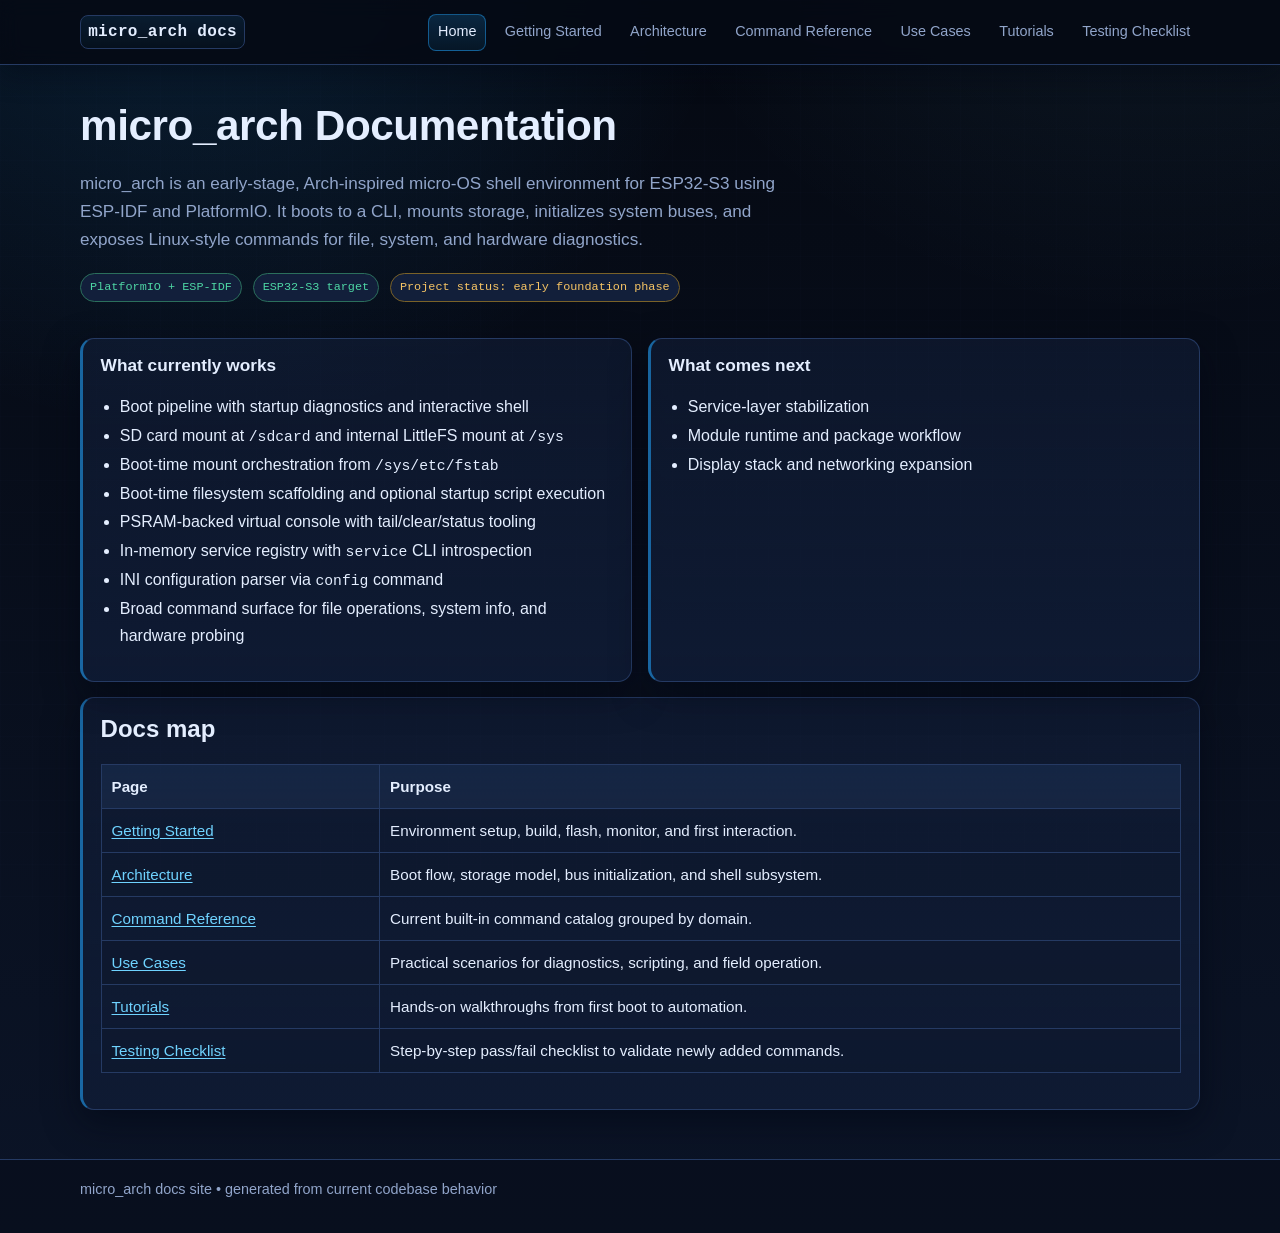
==== docs-site/index.html @ 43a9eb9b "Initial project import" ====
<!doctype html>
<html lang="en">
<head>
  <meta charset="utf-8">
  <meta name="viewport" content="width=device-width, initial-scale=1">
  <title>micro_arch Documentation</title>
  <link rel="stylesheet" href="styles.css">
</head>
<body>
  <header>
    <div class="container header-row">
      <a class="brand" href="index.html">micro_arch docs</a>
      <nav>
        <a class="active" href="index.html">Home</a>
        <a href="getting-started.html">Getting Started</a>
        <a href="architecture.html">Architecture</a>
        <a href="command-reference.html">Command Reference</a>
        <a href="use-cases.html">Use Cases</a>
        <a href="tutorials.html">Tutorials</a>
        <a href="testing-checklist.html">Testing Checklist</a>
      </nav>
    </div>
  </header>

  <main class="container">
    <h1>micro_arch Documentation</h1>
    <p class="lead">
      micro_arch is an early-stage, Arch-inspired micro-OS shell environment for ESP32-S3 using ESP-IDF and PlatformIO.
      It boots to a CLI, mounts storage, initializes system buses, and exposes Linux-style commands for file, system,
      and hardware diagnostics.
    </p>

    <p>
      <span class="badge ok">PlatformIO + ESP-IDF</span>
      <span class="badge ok">ESP32-S3 target</span>
      <span class="badge warn">Project status: early foundation phase</span>
    </p>

    <section class="grid cols-2">
      <article class="card">
        <h3>What currently works</h3>
        <ul>
          <li>Boot pipeline with startup diagnostics and interactive shell</li>
          <li>SD card mount at <code>/sdcard</code> and internal LittleFS mount at <code>/sys</code></li>
          <li>Boot-time mount orchestration from <code>/sys/etc/fstab</code></li>
          <li>Boot-time filesystem scaffolding and optional startup script execution</li>
          <li>PSRAM-backed virtual console with tail/clear/status tooling</li>
          <li>In-memory service registry with <code>service</code> CLI introspection</li>
          <li>INI configuration parser via <code>config</code> command</li>
          <li>Broad command surface for file operations, system info, and hardware probing</li>
        </ul>
      </article>

      <article class="card">
        <h3>What comes next</h3>
        <ul>
          <li>Service-layer stabilization</li>
          <li>Module runtime and package workflow</li>
          <li>Display stack and networking expansion</li>
        </ul>
      </article>
    </section>

    <section class="card">
      <h2>Docs map</h2>
      <table>
        <thead>
          <tr><th>Page</th><th>Purpose</th></tr>
        </thead>
        <tbody>
          <tr><td><a href="getting-started.html">Getting Started</a></td><td>Environment setup, build, flash, monitor, and first interaction.</td></tr>
          <tr><td><a href="architecture.html">Architecture</a></td><td>Boot flow, storage model, bus initialization, and shell subsystem.</td></tr>
          <tr><td><a href="command-reference.html">Command Reference</a></td><td>Current built-in command catalog grouped by domain.</td></tr>
          <tr><td><a href="use-cases.html">Use Cases</a></td><td>Practical scenarios for diagnostics, scripting, and field operation.</td></tr>
          <tr><td><a href="tutorials.html">Tutorials</a></td><td>Hands-on walkthroughs from first boot to automation.</td></tr>
          <tr><td><a href="testing-checklist.html">Testing Checklist</a></td><td>Step-by-step pass/fail checklist to validate newly added commands.</td></tr>
        </tbody>
      </table>
    </section>

  </main>

  <footer>
    <div class="container">micro_arch docs site • generated from current codebase behavior</div>
  </footer>
</body>
</html>
---- docs-site/styles.css ----
:root {
  --bg: #050912;
  --bg-soft: #0b1427;
  --panel: #0f1b34;
  --panel-2: #162545;
  --text: #e4eeff;
  --muted: #91a5ca;
  --accent: #23a6ff;
  --accent-2: #6fd3ff;
  --ok: #4ed6a5;
  --warn: #f7c565;
  --border: #253a63;
  --shadow: 0 12px 34px rgba(2, 8, 20, 0.55);
}

* {
  box-sizing: border-box;
}

html {
  scroll-behavior: smooth;
}

body {
  margin: 0;
  font-family: Inter, "Segoe UI", Roboto, Arial, sans-serif;
  color: var(--text);
  background:
    radial-gradient(circle at 15% -10%, rgba(35, 166, 255, 0.16), transparent 32%),
    radial-gradient(circle at 90% -20%, rgba(111, 211, 255, 0.1), transparent 30%),
    linear-gradient(180deg, var(--bg) 0%, var(--bg-soft) 100%);
  line-height: 1.65;
}

body::before {
  content: "";
  position: fixed;
  inset: 0;
  pointer-events: none;
  background-image:
    linear-gradient(rgba(121, 152, 206, 0.07) 1px, transparent 1px),
    linear-gradient(90deg, rgba(121, 152, 206, 0.07) 1px, transparent 1px);
  background-size: 32px 32px;
  opacity: 0.25;
  z-index: -1;
}

.container {
  width: min(1120px, 92vw);
  margin: 0 auto;
}

header {
  border-bottom: 1px solid var(--border);
  background: rgba(5, 10, 20, 0.88);
  position: sticky;
  top: 0;
  backdrop-filter: blur(10px);
  z-index: 10;
  box-shadow: 0 8px 28px rgba(2, 7, 17, 0.45);
}

.header-row {
  display: flex;
  gap: 1rem;
  justify-content: space-between;
  align-items: center;
  padding: 0.85rem 0;
}

.brand {
  font-family: ui-monospace, "SFMono-Regular", Menlo, Consolas, monospace;
  font-weight: 700;
  letter-spacing: 0.02em;
  text-decoration: none;
  color: var(--text);
  padding: 0.15rem 0.45rem;
  border: 1px solid var(--border);
  border-radius: 8px;
  background: linear-gradient(180deg, rgba(35, 166, 255, 0.11), rgba(35, 166, 255, 0.03));
}

nav {
  display: flex;
  flex-wrap: wrap;
  gap: 0.55rem;
}

nav a {
  color: var(--muted);
  text-decoration: none;
  font-size: 0.9rem;
  border: 1px solid transparent;
  border-radius: 8px;
  padding: 0.35rem 0.55rem;
  transition: all 0.16s ease;
}

nav a:hover {
  color: var(--accent-2);
  border-color: var(--border);
  background: rgba(35, 166, 255, 0.08);
}

nav a.active {
  color: var(--text);
  border-color: rgba(35, 166, 255, 0.45);
  background: linear-gradient(180deg, rgba(35, 166, 255, 0.19), rgba(35, 166, 255, 0.08));
}

main {
  padding: 2.2rem 0 3.1rem;
}

h1, h2, h3 {
  line-height: 1.24;
}

h1 {
  margin: 0 0 0.7rem;
  font-size: clamp(1.95rem, 3.3vw, 2.8rem);
  letter-spacing: -0.01em;
}

h2 {
  font-size: clamp(1.22rem, 2vw, 1.5rem);
}

h3 {
  font-size: 1.08rem;
}

.lead {
  color: var(--muted);
  font-size: 1.07rem;
  max-width: 75ch;
}

.grid {
  display: grid;
  gap: 1rem;
}

.grid.cols-2 {
  grid-template-columns: repeat(auto-fit, minmax(290px, 1fr));
}

.card {
  background: linear-gradient(180deg, rgba(22, 37, 69, 0.42), rgba(15, 27, 52, 0.9));
  border: 1px solid var(--border);
  border-left: 3px solid rgba(35, 166, 255, 0.55);
  border-radius: 14px;
  padding: 1rem 1.1rem;
  margin-top: 0.95rem;
  box-shadow: var(--shadow);
}

.card h2,
.card h3 {
  margin-top: 0;
}

.badge {
  display: inline-block;
  font-family: ui-monospace, "SFMono-Regular", Menlo, Consolas, monospace;
  font-size: 0.74rem;
  padding: 0.24rem 0.56rem;
  border-radius: 999px;
  border: 1px solid var(--border);
  color: var(--muted);
  margin-right: 0.4rem;
  margin-bottom: 0.3rem;
  background: rgba(21, 34, 63, 0.9);
}

.badge.ok {
  color: var(--ok);
  border-color: #2b6f5c;
}

.badge.warn {
  color: var(--warn);
  border-color: #7a6228;
}

pre,
code {
  font-family: ui-monospace, "SFMono-Regular", Menlo, Consolas, monospace;
}

code {
  font-size: 0.92em;
}

pre {
  position: relative;
  background: #060d1c;
  border: 1px solid #234475;
  border-radius: 11px;
  padding: 2rem 0.95rem 0.9rem;
  overflow: auto;
  box-shadow: inset 0 0 0 1px rgba(146, 186, 255, 0.06);
}

pre::before {
  content: "uarch shell";
  position: absolute;
  top: 0;
  left: 0;
  right: 0;
  height: 1.35rem;
  display: flex;
  align-items: center;
  padding: 0 0.65rem;
  font-size: 0.72rem;
  letter-spacing: 0.06em;
  text-transform: uppercase;
  color: #97c9ff;
  border-bottom: 1px solid rgba(35, 68, 117, 0.9);
  background: linear-gradient(180deg, rgba(35, 68, 117, 0.38), rgba(20, 36, 63, 0.2));
}

table {
  width: 100%;
  border-collapse: collapse;
  margin: 0.85rem 0 1.25rem;
  font-size: 0.95rem;
  border: 1px solid var(--border);
}

th, td {
  border: 1px solid var(--border);
  padding: 0.56rem 0.62rem;
  vertical-align: top;
}

th {
  background: linear-gradient(180deg, rgba(35, 68, 117, 0.3), rgba(24, 39, 68, 0.85));
  text-align: left;
}

tr:nth-child(even) td {
  background: rgba(14, 24, 44, 0.46);
}

a {
  color: var(--accent-2);
  text-underline-offset: 2px;
}

a:hover {
  color: #9ee3ff;
}

footer {
  border-top: 1px solid var(--border);
  color: var(--muted);
  font-size: 0.9rem;
  padding: 1.1rem 0 2rem;
  background: rgba(8, 14, 28, 0.75);
}

ul, ol {
  padding-left: 1.2rem;
}

li + li {
  margin-top: 0.16rem;
}
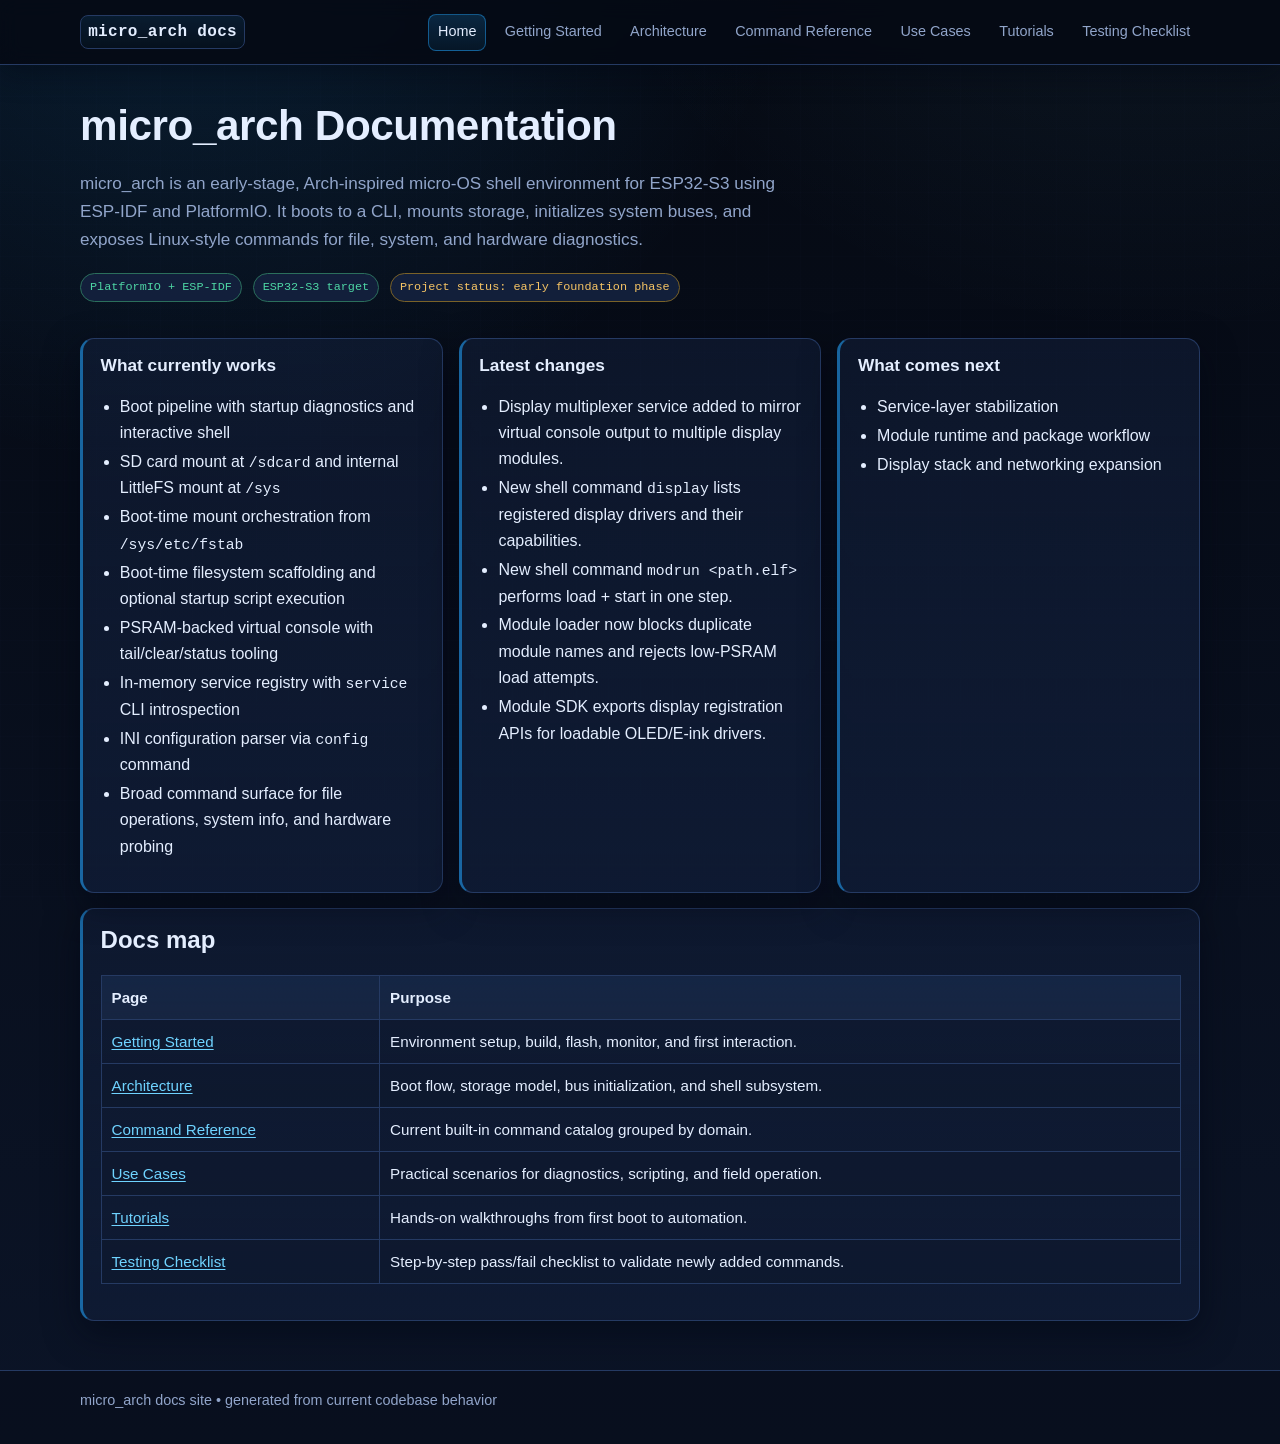
==== commit 3d22a033: "Add display multiplexer and package manager services - Implemented a display multiplexer service to " ====
--- a/docs-site/index.html
+++ b/docs-site/index.html
@@ -52,6 +52,17 @@
       </article>
 
       <article class="card">
+        <h3>Latest changes</h3>
+        <ul>
+          <li>Display multiplexer service added to mirror virtual console output to multiple display modules.</li>
+          <li>New shell command <code>display</code> lists registered display drivers and their capabilities.</li>
+          <li>New shell command <code>modrun &lt;path.elf&gt;</code> performs load + start in one step.</li>
+          <li>Module loader now blocks duplicate module names and rejects low-PSRAM load attempts.</li>
+          <li>Module SDK exports display registration APIs for loadable OLED/E-ink drivers.</li>
+        </ul>
+      </article>
+
+      <article class="card">
         <h3>What comes next</h3>
         <ul>
           <li>Service-layer stabilization</li>
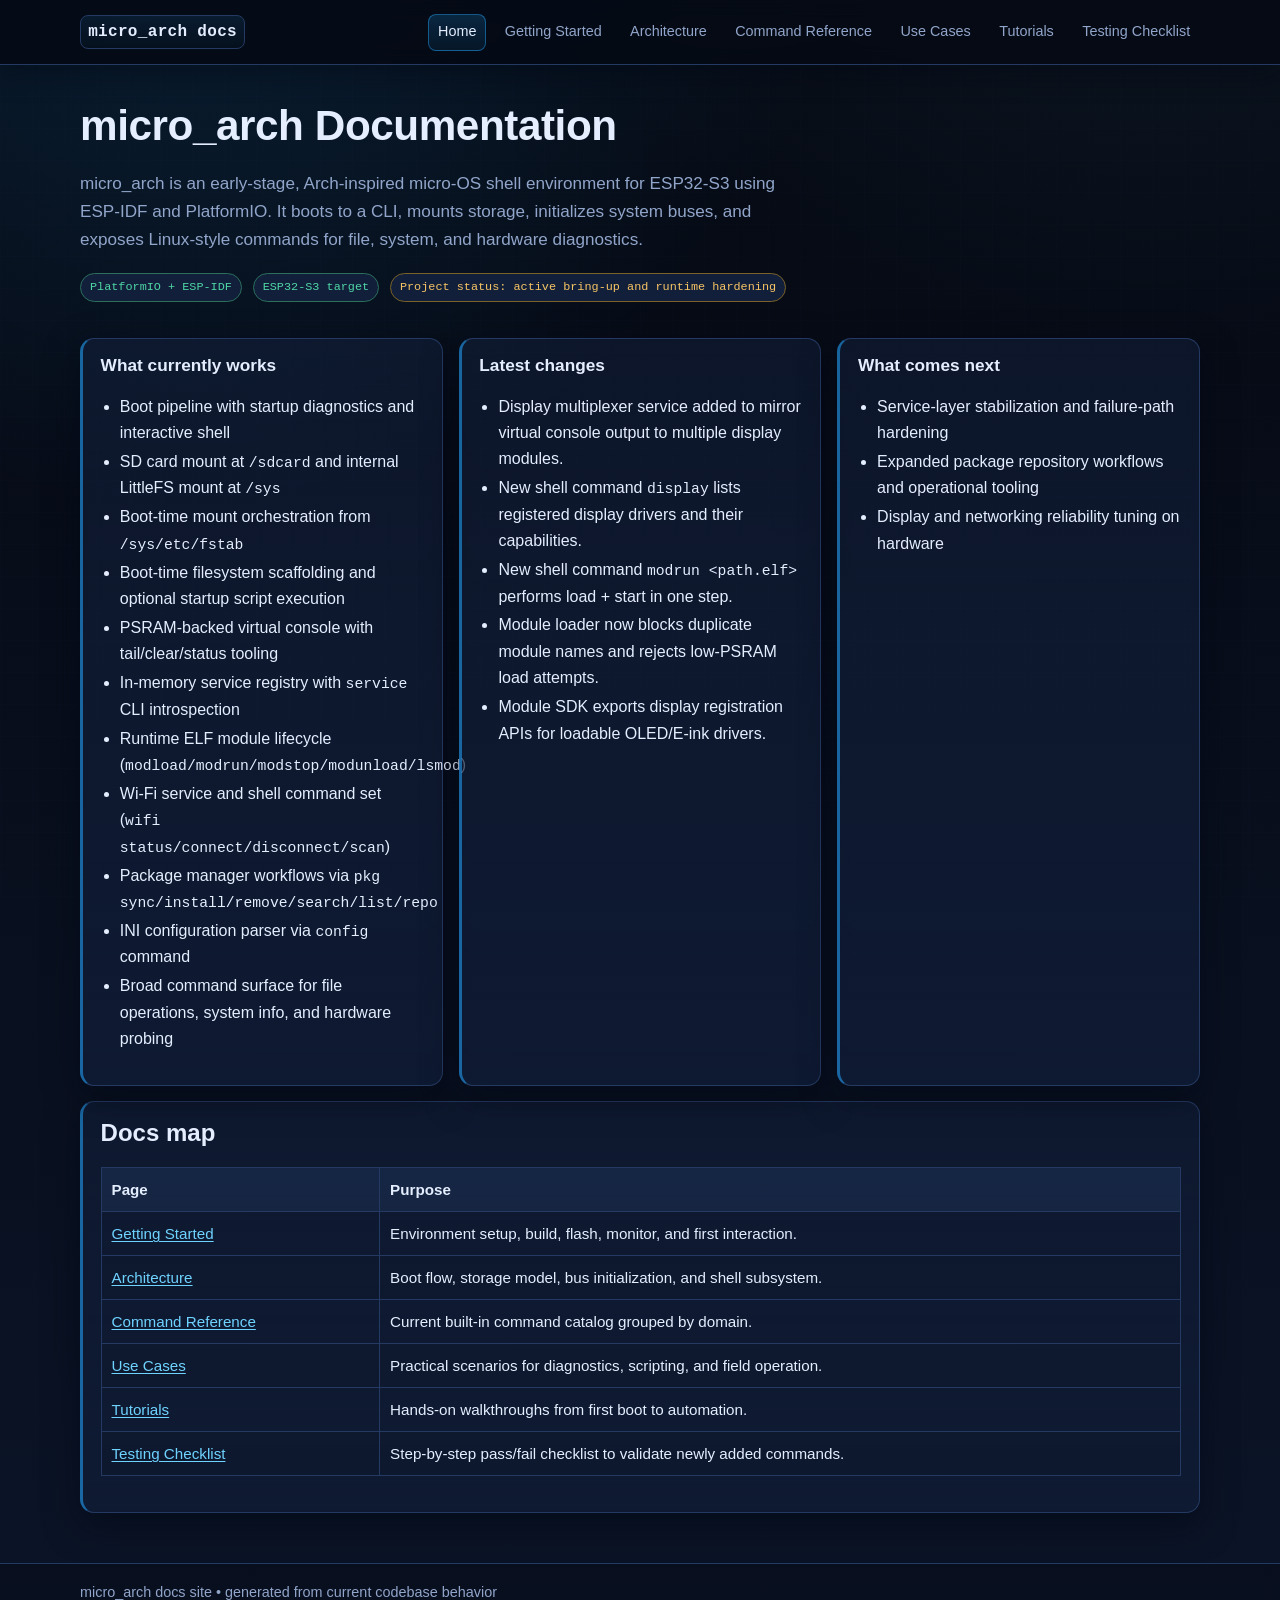
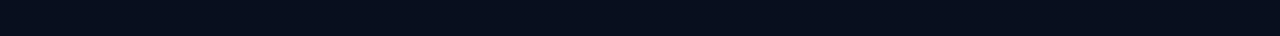
==== commit 35ee0f57: "changes" ====
--- a/docs-site/index.html
+++ b/docs-site/index.html
@@ -33,7 +33,7 @@
     <p>
       <span class="badge ok">PlatformIO + ESP-IDF</span>
       <span class="badge ok">ESP32-S3 target</span>
-      <span class="badge warn">Project status: early foundation phase</span>
+      <span class="badge warn">Project status: active bring-up and runtime hardening</span>
     </p>
 
     <section class="grid cols-2">
@@ -44,11 +44,14 @@
           <li>SD card mount at <code>/sdcard</code> and internal LittleFS mount at <code>/sys</code></li>
           <li>Boot-time mount orchestration from <code>/sys/etc/fstab</code></li>
           <li>Boot-time filesystem scaffolding and optional startup script execution</li>
-          <li>PSRAM-backed virtual console with tail/clear/status tooling</li>
-          <li>In-memory service registry with <code>service</code> CLI introspection</li>
-          <li>INI configuration parser via <code>config</code> command</li>
-          <li>Broad command surface for file operations, system info, and hardware probing</li>
-        </ul>
+           <li>PSRAM-backed virtual console with tail/clear/status tooling</li>
+           <li>In-memory service registry with <code>service</code> CLI introspection</li>
+           <li>Runtime ELF module lifecycle (<code>modload/modrun/modstop/modunload/lsmod</code>)</li>
+           <li>Wi-Fi service and shell command set (<code>wifi status/connect/disconnect/scan</code>)</li>
+           <li>Package manager workflows via <code>pkg sync/install/remove/search/list/repo</code></li>
+           <li>INI configuration parser via <code>config</code> command</li>
+           <li>Broad command surface for file operations, system info, and hardware probing</li>
+         </ul>
       </article>
 
       <article class="card">
@@ -65,9 +68,9 @@
       <article class="card">
         <h3>What comes next</h3>
         <ul>
-          <li>Service-layer stabilization</li>
-          <li>Module runtime and package workflow</li>
-          <li>Display stack and networking expansion</li>
+          <li>Service-layer stabilization and failure-path hardening</li>
+          <li>Expanded package repository workflows and operational tooling</li>
+          <li>Display and networking reliability tuning on hardware</li>
         </ul>
       </article>
     </section>
